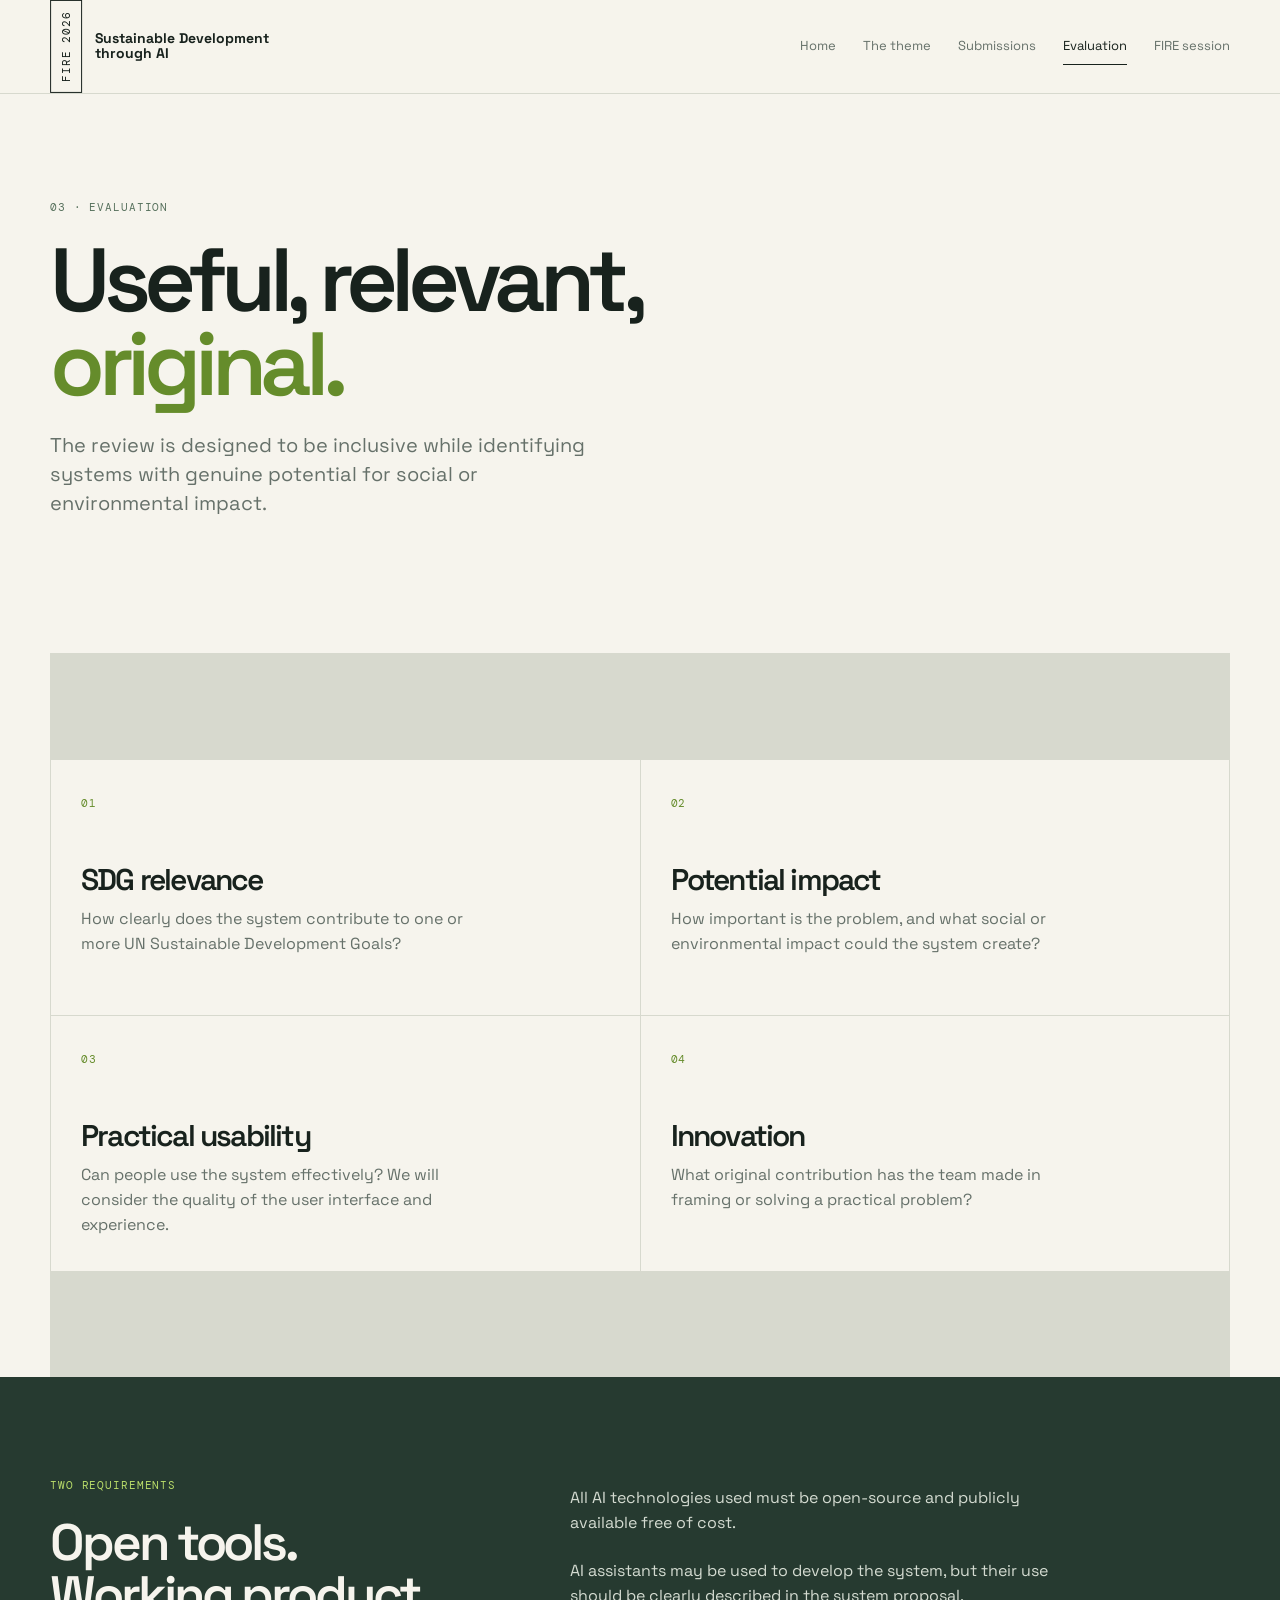
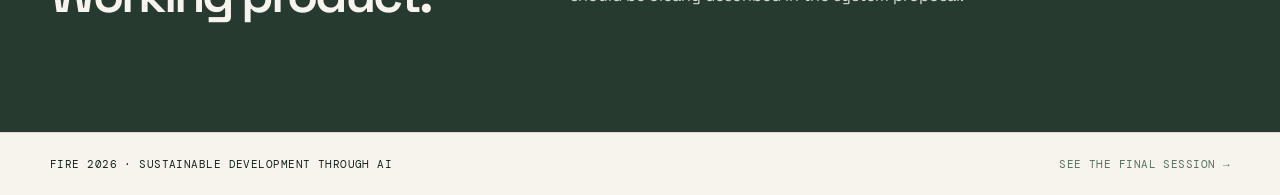
==== evaluation.html @ de769259 "first commit" ====
<!doctype html>
<html lang="en"><head><meta charset="utf-8"><meta name="viewport" content="width=device-width, initial-scale=1"><title>Evaluation | FIRE 2026</title><link rel="stylesheet" href="styles.css"></head>
<body><header class="site-header"><div class="shell nav-wrap"><a class="brand" href="index.html"><span>FIRE 2026</span><strong>Sustainable Development<br>through AI</strong></a><nav aria-label="Main navigation"><a href="index.html">Home</a><a href="theme.html">The theme</a><a href="submissions.html">Submissions</a><a class="active" href="evaluation.html">Evaluation</a><a href="session.html">FIRE session</a></nav></div></header>
<main><section class="page-hero shell"><p class="eyebrow">03 · Evaluation</p><h1>Useful, relevant,<br><em>original.</em></h1><p class="lede">The review is designed to be inclusive while identifying systems with genuine potential for social or environmental impact.</p></section>
<section class="shell criteria-grid section-space"><article><span>01</span><h2>SDG relevance</h2><p>How clearly does the system contribute to one or more UN Sustainable Development Goals?</p></article><article><span>02</span><h2>Potential impact</h2><p>How important is the problem, and what social or environmental impact could the system create?</p></article><article><span>03</span><h2>Practical usability</h2><p>Can people use the system effectively? We will consider the quality of the user interface and experience.</p></article><article><span>04</span><h2>Innovation</h2><p>What original contribution has the team made in framing or solving a practical problem?</p></article></section>
<section class="dark-band"><div class="shell two-col"><div><p class="eyebrow">Two requirements</p><h2>Open tools.<br>Working product.</h2></div><div><p>All AI technologies used must be open-source and publicly available free of cost.</p><p>AI assistants may be used to develop the system, but their use should be clearly described in the system proposal.</p></div></div></section></main>
<footer><div class="shell footer-wrap"><span>FIRE 2026 · Sustainable Development through AI</span><a href="session.html">See the final session →</a></div></footer></body></html>
---- styles.css ----
@import url('https://fonts.googleapis.com/css2?family=DM+Mono:wght@400;500&family=Space+Grotesk:wght@400;500;600;700&display=swap');

:root { --ink: #18221d; --muted: #66716a; --paper: #f6f4ed; --line: #d7d9ce; --green: #b9dc69; --yellow: #f5cf54; --pink: #f2a5a5; --dark: #263a30; --max: 1180px; }
* { box-sizing: border-box; }
html { scroll-behavior: smooth; }
body { margin: 0; background: var(--paper); color: var(--ink); font-family: 'Space Grotesk', sans-serif; font-size: 16px; line-height: 1.55; }
a { color: inherit; text-decoration: none; }
.shell { width: min(var(--max), calc(100% - 64px)); margin: 0 auto; }
.site-header { border-bottom: 1px solid var(--line); background: rgba(246, 244, 237, .96); }
.nav-wrap { min-height: 88px; display: flex; align-items: center; justify-content: space-between; gap: 32px; }
.brand { display: flex; align-items: center; gap: 13px; line-height: 1.1; }
.brand span, .eyebrow, .label, .card-number, .aside-label, .date, .criteria-grid article > span { font-family: 'DM Mono', monospace; text-transform: uppercase; letter-spacing: .08em; font-size: 11px; }
.brand span { padding: 10px 9px; border: 1px solid var(--ink); writing-mode: vertical-rl; transform: rotate(180deg); }
.brand strong { font-size: 14px; font-weight: 700; }
nav { display: flex; align-items: center; gap: 27px; font-size: 13px; }
nav a { color: var(--muted); padding: 8px 0; border-bottom: 1px solid transparent; }
nav a:hover, nav a.active { color: var(--ink); border-color: var(--ink); }
.hero { min-height: 590px; display: grid; grid-template-columns: 1.05fr .95fr; align-items: center; gap: 60px; }
.eyebrow { color: #57715d; margin: 0 0 22px; }
h1, h2, h3, p { margin-top: 0; }
h1 { max-width: 720px; margin-bottom: 25px; font-size: clamp(3.8rem, 7vw, 6.8rem); line-height: .94; letter-spacing: -.07em; font-weight: 600; }
h2 { font-size: clamp(2rem, 4vw, 3.6rem); line-height: 1; letter-spacing: -.06em; font-weight: 600; }
h3 { line-height: 1.1; letter-spacing: -.03em; }
em { font-style: normal; color: #658c2b; }
.lede { max-width: 535px; font-size: 20px; line-height: 1.45; color: var(--muted); }
.actions { display: flex; flex-wrap: wrap; align-items: center; gap: 24px; margin-top: 35px; }
.button { display: inline-flex; align-items: center; gap: 24px; padding: 14px 18px; font-size: 13px; font-weight: 600; }
.button-dark { background: var(--ink); color: var(--paper); }
.button-dark span { font-size: 20px; line-height: 10px; }
.text-link { display: inline-block; padding-bottom: 4px; border-bottom: 1px solid currentColor; font-size: 13px; font-weight: 600; }
.hero-art { min-height: 430px; position: relative; background: var(--green); overflow: hidden; border-radius: 50% 50% 0 0; }
.hero-art:before { content: ''; position: absolute; inset: 11% 16%; border: 1px solid rgba(24,34,29,.3); border-radius: 50%; }
.orbit { position: absolute; left: 50%; top: 50%; border: 1px solid rgba(24,34,29,.32); border-radius: 50%; transform: translate(-50%, -50%) rotate(-28deg); }
.orbit-one { width: 70%; height: 38%; }.orbit-two { width: 38%; height: 70%; transform: translate(-50%, -50%) rotate(28deg); }
.core { position: absolute; top: 50%; left: 50%; width: 130px; height: 130px; display: grid; place-content: center; border-radius: 50%; transform: translate(-50%, -50%); background: var(--ink); color: var(--green); text-align: center; font-size: 28px; line-height: .9; font-weight: 600; }
.core small { margin-top: 8px; color: var(--paper); font: 10px 'DM Mono', monospace; text-transform: uppercase; letter-spacing: .08em; }
.node { position: absolute; padding: 8px 10px; background: var(--paper); font: 11px 'DM Mono', monospace; text-transform: uppercase; }.node-one { left: 14%; top: 28%; }.node-two { right: 12%; top: 21%; }.node-three { right: 13%; bottom: 25%; }.node-four { left: 12%; bottom: 19%; }
.ticker { background: var(--dark); color: var(--paper); }.ticker-grid { display: grid; grid-template-columns: repeat(3, 1fr); }.ticker-grid > div { padding: 25px 30px; border-right: 1px solid rgba(246,244,237,.2); }.ticker-grid > div:first-child { padding-left: 0; }.ticker-grid > div:last-child { border: 0; }.ticker .label { display: block; color: #aec39c; margin-bottom: 5px; }.ticker strong { font-size: 17px; font-weight: 500; }
.section-space { padding-top: 105px; padding-bottom: 105px; }.intro-grid, .content-grid, .event-grid, .two-col { display: grid; grid-template-columns: .8fr 1.2fr; gap: 80px; }.intro-grid > div:last-child { max-width: 600px; padding-top: 8px; }.intro-grid p { font-size: 20px; color: var(--muted); }
.feature-grid { display: grid; grid-template-columns: repeat(3, 1fr); gap: 16px; padding-bottom: 120px; }.feature-card { min-height: 280px; padding: 25px; display: flex; flex-direction: column; transition: transform .2s ease; }.feature-card:hover { transform: translateY(-5px); }.feature-card h3 { max-width: 210px; margin-top: auto; font-size: 27px; }.feature-card p { max-width: 260px; margin-bottom: 0; font-size: 14px; }.feature-green { background: var(--green); }.feature-yellow { background: var(--yellow); }.feature-pink { background: var(--pink); }.card-number { opacity: .7; }.card-arrow { align-self: flex-end; font-size: 24px; }
.page-hero { padding-top: 105px; padding-bottom: 115px; border-bottom: 1px solid var(--line); }.page-hero h1 { max-width: 800px; }
.aside-label { color: #57715d; padding-top: 9px; }.prose { max-width: 720px; }.large-copy { font-size: 29px; line-height: 1.22; letter-spacing: -.03em; }.prose > p:not(.large-copy) { color: var(--muted); }.prose h2 { font-size: 30px; margin-top: 60px; }.check-list { list-style: none; margin: 25px 0 35px; padding: 0; }.check-list li { padding: 15px 0 15px 27px; border-top: 1px solid var(--line); position: relative; }.check-list li:before { content: '↗'; position: absolute; left: 0; color: #658c2b; }
.split-cards { display: grid; grid-template-columns: 1fr 1fr; gap: 16px; }.info-panel { min-height: 235px; padding: 30px; }.info-panel h2 { font-size: 37px; margin: 35px 0 12px; }.info-panel p:last-child { max-width: 440px; margin: 0; }.panel-green { background: var(--green); }.panel-dark { background: var(--dark); color: var(--paper); }.panel-dark .eyebrow { color: #b9dc69; }
.numbered-list > div:not(.notice) { display: grid; grid-template-columns: 45px 1fr; column-gap: 20px; padding: 22px 0; border-top: 1px solid var(--line); }.numbered-list > div span { font: 11px 'DM Mono', monospace; color: #658c2b; }.numbered-list h3 { margin: 0 0 8px; font-size: 20px; }.numbered-list p { grid-column: 2; margin: 0; color: var(--muted); }.notice { margin-top: 25px; padding: 22px; background: var(--yellow); font-size: 14px; }
.criteria-grid { display: grid; grid-template-columns: repeat(2, 1fr); gap: 1px; background: var(--line); border: 1px solid var(--line); }.criteria-grid article { min-height: 255px; padding: 30px; background: var(--paper); }.criteria-grid article > span { color: #658c2b; }.criteria-grid h2 { font-size: 30px; margin: 50px 0 12px; }.criteria-grid p { max-width: 390px; margin: 0; color: var(--muted); }.dark-band { padding: 100px 0; background: var(--dark); color: var(--paper); }.dark-band .eyebrow { color: var(--green); }.dark-band h2 { margin: 0; }.dark-band .two-col > div:last-child { padding-top: 9px; max-width: 500px; color: #d4dbd1; }.dark-band p { margin-bottom: 23px; }
.timeline { max-width: 900px; }.timeline-item { display: grid; grid-template-columns: 150px 1fr; gap: 45px; padding: 30px 0; border-bottom: 1px solid var(--line); }.timeline-item:first-child { border-top: 1px solid var(--line); }.date { color: #658c2b; line-height: 1.6; }.timeline-item h2 { margin: 0; font-size: 31px; }.timeline-item .eyebrow { margin-bottom: 8px; }.event-grid { border-top: 1px solid var(--line); }.event-list > div { display: grid; grid-template-columns: .7fr 1.3fr; gap: 20px; padding: 18px 0; border-bottom: 1px solid var(--line); }.event-list strong { font-size: 17px; }.event-list span { color: var(--muted); }
footer { border-top: 1px solid var(--line); padding: 24px 0; font: 11px 'DM Mono', monospace; text-transform: uppercase; letter-spacing: .04em; }.footer-wrap { display: flex; justify-content: space-between; gap: 20px; }.footer-wrap a { color: #57715d; }
@media (max-width: 800px) { .shell { width: min(var(--max), calc(100% - 36px)); }.nav-wrap { align-items: flex-start; flex-direction: column; padding: 20px 0; gap: 18px; }.brand { align-self: flex-start; } nav { width: 100%; overflow-x: auto; gap: 20px; padding-bottom: 3px; } nav a { white-space: nowrap; }.hero { min-height: auto; grid-template-columns: 1fr; gap: 50px; padding-top: 75px; padding-bottom: 75px; } h1 { font-size: clamp(3.3rem, 15vw, 5rem); }.hero-art { min-height: 330px; }.ticker-grid { grid-template-columns: 1fr; }.ticker-grid > div, .ticker-grid > div:first-child { padding: 18px 0; border-right: 0; border-bottom: 1px solid rgba(246,244,237,.2); }.section-space { padding-top: 70px; padding-bottom: 70px; }.intro-grid, .content-grid, .event-grid, .two-col { grid-template-columns: 1fr; gap: 30px; }.intro-grid p { font-size: 18px; }.feature-grid, .split-cards, .criteria-grid { grid-template-columns: 1fr; }.feature-card { min-height: 240px; }.page-hero { padding-top: 70px; padding-bottom: 75px; }.large-copy { font-size: 24px; }.dark-band { padding: 70px 0; }.timeline-item { grid-template-columns: 100px 1fr; gap: 20px; }.timeline-item h2 { font-size: 24px; }.event-list > div { grid-template-columns: 1fr; gap: 4px; }.footer-wrap { flex-direction: column; } }
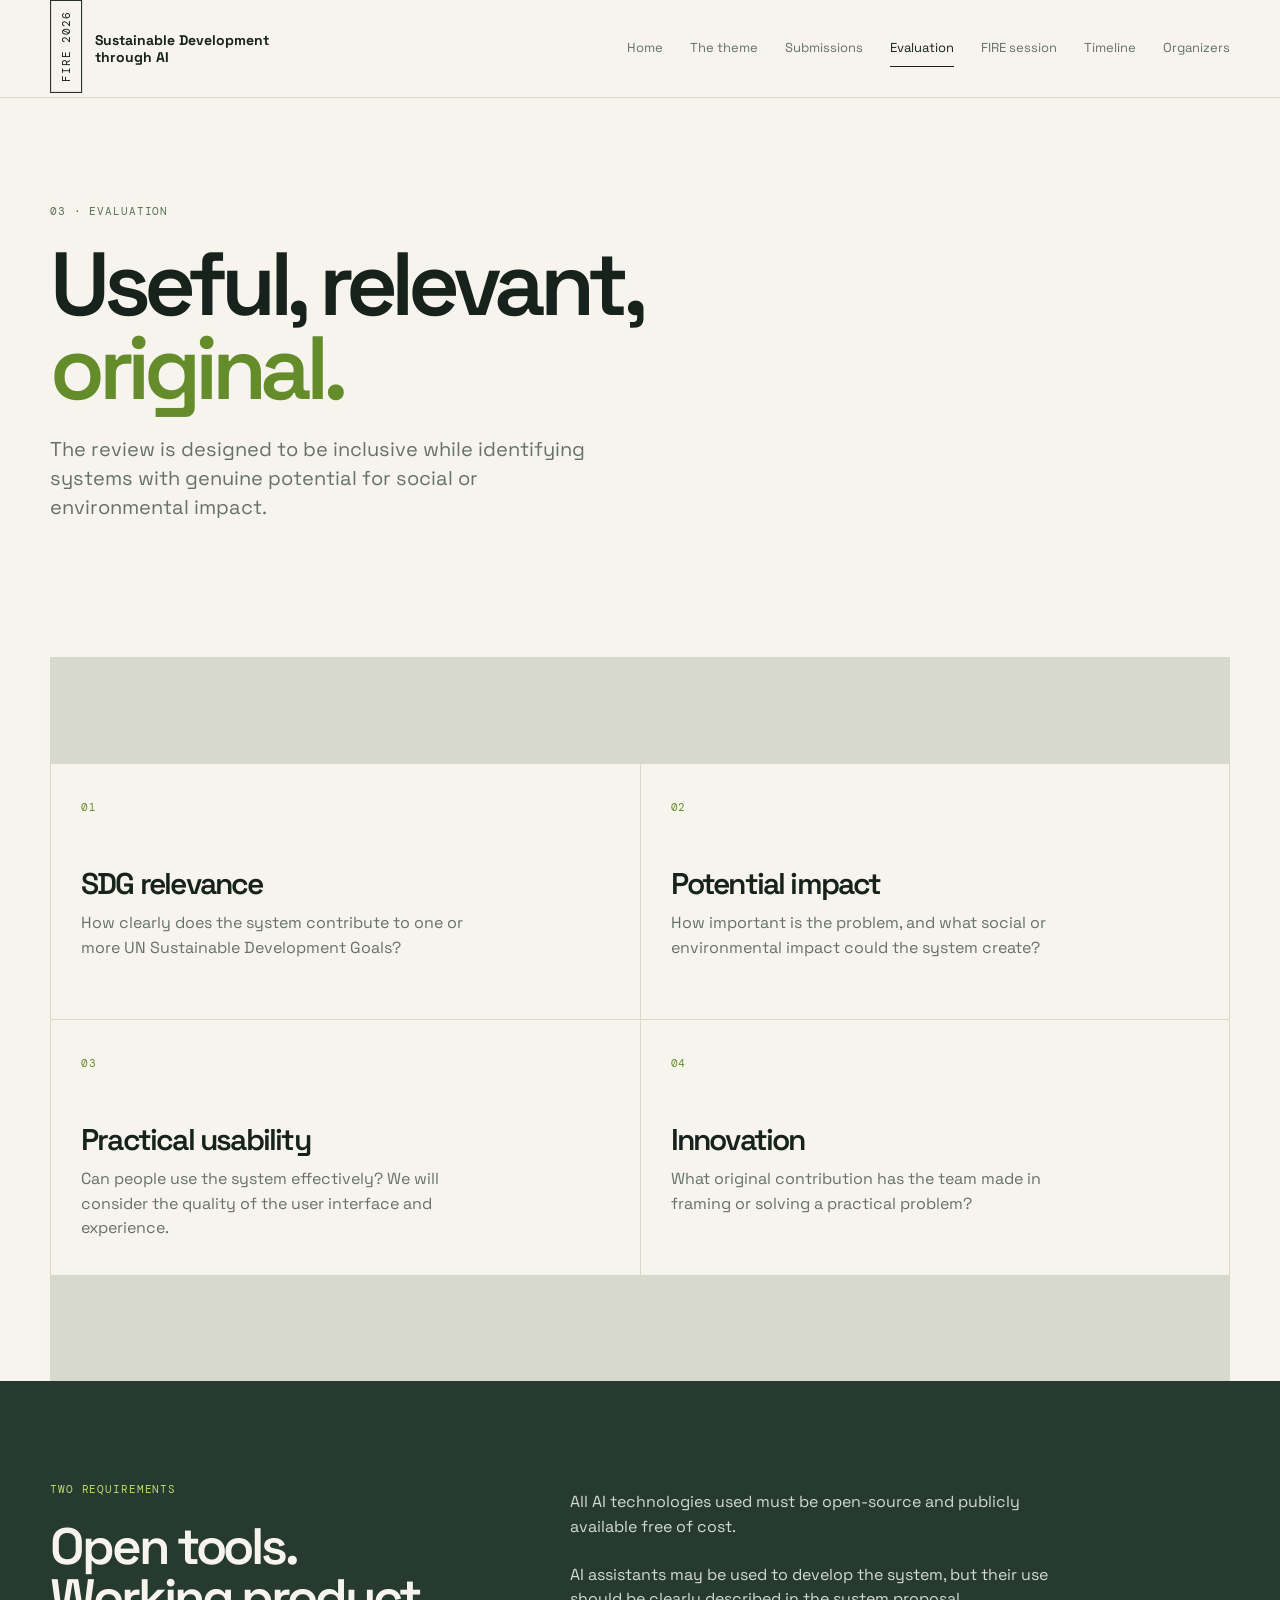
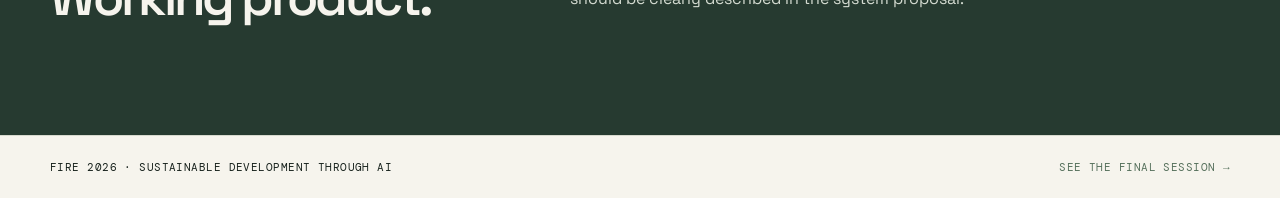
==== commit 697294d6: "added timeline, organizers, minor fixes" ====
--- a/evaluation.html
+++ b/evaluation.html
@@ -1,6 +1,6 @@
 <!doctype html>
 <html lang="en"><head><meta charset="utf-8"><meta name="viewport" content="width=device-width, initial-scale=1"><title>Evaluation | FIRE 2026</title><link rel="stylesheet" href="styles.css"></head>
-<body><header class="site-header"><div class="shell nav-wrap"><a class="brand" href="index.html"><span>FIRE 2026</span><strong>Sustainable Development<br>through AI</strong></a><nav aria-label="Main navigation"><a href="index.html">Home</a><a href="theme.html">The theme</a><a href="submissions.html">Submissions</a><a class="active" href="evaluation.html">Evaluation</a><a href="session.html">FIRE session</a></nav></div></header>
+<body><header class="site-header"><div class="shell nav-wrap"><div class="brand"><a class="brand-fire" href="https://fire.irsi.org.in/fire/2026/home" target="_blank" rel="noopener"><span>FIRE 2026</span></a><a class="brand-title" href="index.html"><strong>Sustainable Development<br>through AI</strong></a></div><nav aria-label="Main navigation"><a href="index.html">Home</a><a href="theme.html">The theme</a><a href="submissions.html">Submissions</a><a class="active" href="evaluation.html">Evaluation</a><a href="session.html">FIRE session</a><a href="timeline.html">Timeline</a><a href="organizers.html">Organizers</a></nav></div></header>
 <main><section class="page-hero shell"><p class="eyebrow">03 · Evaluation</p><h1>Useful, relevant,<br><em>original.</em></h1><p class="lede">The review is designed to be inclusive while identifying systems with genuine potential for social or environmental impact.</p></section>
 <section class="shell criteria-grid section-space"><article><span>01</span><h2>SDG relevance</h2><p>How clearly does the system contribute to one or more UN Sustainable Development Goals?</p></article><article><span>02</span><h2>Potential impact</h2><p>How important is the problem, and what social or environmental impact could the system create?</p></article><article><span>03</span><h2>Practical usability</h2><p>Can people use the system effectively? We will consider the quality of the user interface and experience.</p></article><article><span>04</span><h2>Innovation</h2><p>What original contribution has the team made in framing or solving a practical problem?</p></article></section>
 <section class="dark-band"><div class="shell two-col"><div><p class="eyebrow">Two requirements</p><h2>Open tools.<br>Working product.</h2></div><div><p>All AI technologies used must be open-source and publicly available free of cost.</p><p>AI assistants may be used to develop the system, but their use should be clearly described in the system proposal.</p></div></div></section></main>
--- a/styles.css
+++ b/styles.css
@@ -8,7 +8,7 @@
 .shell { width: min(var(--max), calc(100% - 64px)); margin: 0 auto; }
 .site-header { border-bottom: 1px solid var(--line); background: rgba(246, 244, 237, .96); }
 .nav-wrap { min-height: 88px; display: flex; align-items: center; justify-content: space-between; gap: 32px; }
-.brand { display: flex; align-items: center; gap: 13px; line-height: 1.1; }
+.brand { display: flex; align-items: center; gap: 13px; line-height: 1.1; }.brand-fire, .brand-title { display: block; }.brand-fire:hover span { background: var(--ink); color: var(--paper); }.brand-title:hover strong { color: #658c2b; }
 .brand span, .eyebrow, .label, .card-number, .aside-label, .date, .criteria-grid article > span { font-family: 'DM Mono', monospace; text-transform: uppercase; letter-spacing: .08em; font-size: 11px; }
 .brand span { padding: 10px 9px; border: 1px solid var(--ink); writing-mode: vertical-rl; transform: rotate(180deg); }
 .brand strong { font-size: 14px; font-weight: 700; }
@@ -23,26 +23,33 @@
 h3 { line-height: 1.1; letter-spacing: -.03em; }
 em { font-style: normal; color: #658c2b; }
 .lede { max-width: 535px; font-size: 20px; line-height: 1.45; color: var(--muted); }
+.conference-link { display: inline-flex; flex-direction: column; gap: 3px; width: fit-content; margin-bottom: 28px; color: #57715d; font: 12px 'DM Mono', monospace; text-transform: uppercase; letter-spacing: .04em; border-bottom: 1px solid transparent; }.conference-link strong { color: var(--ink); font: 600 22px 'Space Grotesk', sans-serif; letter-spacing: -.03em; text-transform: none; }.conference-link:hover { border-color: var(--ink); }
 .actions { display: flex; flex-wrap: wrap; align-items: center; gap: 24px; margin-top: 35px; }
 .button { display: inline-flex; align-items: center; gap: 24px; padding: 14px 18px; font-size: 13px; font-weight: 600; }
 .button-dark { background: var(--ink); color: var(--paper); }
 .button-dark span { font-size: 20px; line-height: 10px; }
 .text-link { display: inline-block; padding-bottom: 4px; border-bottom: 1px solid currentColor; font-size: 13px; font-weight: 600; }
+.sdg-link { display: inline-flex; align-items: center; gap: 12px; padding: 12px 0; color: #57715d; border-bottom: 1px solid #57715d; font-size: 14px; }.sdg-link span { font-size: 20px; color: var(--ink); }
 .hero-art { min-height: 430px; position: relative; background: var(--green); overflow: hidden; border-radius: 50% 50% 0 0; }
 .hero-art:before { content: ''; position: absolute; inset: 11% 16%; border: 1px solid rgba(24,34,29,.3); border-radius: 50%; }
 .orbit { position: absolute; left: 50%; top: 50%; border: 1px solid rgba(24,34,29,.32); border-radius: 50%; transform: translate(-50%, -50%) rotate(-28deg); }
 .orbit-one { width: 70%; height: 38%; }.orbit-two { width: 38%; height: 70%; transform: translate(-50%, -50%) rotate(28deg); }
+.orbit-three { width: 52%; height: 52%; transform: translate(-50%, -50%) rotate(45deg); border-style: dashed; }
 .core { position: absolute; top: 50%; left: 50%; width: 130px; height: 130px; display: grid; place-content: center; border-radius: 50%; transform: translate(-50%, -50%); background: var(--ink); color: var(--green); text-align: center; font-size: 28px; line-height: .9; font-weight: 600; }
 .core small { margin-top: 8px; color: var(--paper); font: 10px 'DM Mono', monospace; text-transform: uppercase; letter-spacing: .08em; }
 .node { position: absolute; padding: 8px 10px; background: var(--paper); font: 11px 'DM Mono', monospace; text-transform: uppercase; }.node-one { left: 14%; top: 28%; }.node-two { right: 12%; top: 21%; }.node-three { right: 13%; bottom: 25%; }.node-four { left: 12%; bottom: 19%; }
 .ticker { background: var(--dark); color: var(--paper); }.ticker-grid { display: grid; grid-template-columns: repeat(3, 1fr); }.ticker-grid > div { padding: 25px 30px; border-right: 1px solid rgba(246,244,237,.2); }.ticker-grid > div:first-child { padding-left: 0; }.ticker-grid > div:last-child { border: 0; }.ticker .label { display: block; color: #aec39c; margin-bottom: 5px; }.ticker strong { font-size: 17px; font-weight: 500; }
 .section-space { padding-top: 105px; padding-bottom: 105px; }.intro-grid, .content-grid, .event-grid, .two-col { display: grid; grid-template-columns: .8fr 1.2fr; gap: 80px; }.intro-grid > div:last-child { max-width: 600px; padding-top: 8px; }.intro-grid p { font-size: 20px; color: var(--muted); }
-.feature-grid { display: grid; grid-template-columns: repeat(3, 1fr); gap: 16px; padding-bottom: 120px; }.feature-card { min-height: 280px; padding: 25px; display: flex; flex-direction: column; transition: transform .2s ease; }.feature-card:hover { transform: translateY(-5px); }.feature-card h3 { max-width: 210px; margin-top: auto; font-size: 27px; }.feature-card p { max-width: 260px; margin-bottom: 0; font-size: 14px; }.feature-green { background: var(--green); }.feature-yellow { background: var(--yellow); }.feature-pink { background: var(--pink); }.card-number { opacity: .7; }.card-arrow { align-self: flex-end; font-size: 24px; }
+.feature-grid { display: grid; grid-template-columns: repeat(4, 1fr); gap: 16px; padding-bottom: 120px; }.feature-card { min-height: 280px; padding: 25px; display: flex; flex-direction: column; transition: transform .2s ease; }.feature-card:hover { transform: translateY(-5px); }.feature-card h3 { max-width: 210px; margin-top: auto; font-size: 27px; }.feature-card p { max-width: 260px; margin-bottom: 0; font-size: 14px; }.feature-green { background: var(--green); }.feature-yellow { background: var(--yellow); }.feature-pink { background: var(--pink); }.feature-blue { background: #b7d7e5; }.card-number { opacity: .7; }.card-arrow { align-self: flex-end; font-size: 24px; }
 .page-hero { padding-top: 105px; padding-bottom: 115px; border-bottom: 1px solid var(--line); }.page-hero h1 { max-width: 800px; }
 .aside-label { color: #57715d; padding-top: 9px; }.prose { max-width: 720px; }.large-copy { font-size: 29px; line-height: 1.22; letter-spacing: -.03em; }.prose > p:not(.large-copy) { color: var(--muted); }.prose h2 { font-size: 30px; margin-top: 60px; }.check-list { list-style: none; margin: 25px 0 35px; padding: 0; }.check-list li { padding: 15px 0 15px 27px; border-top: 1px solid var(--line); position: relative; }.check-list li:before { content: '↗'; position: absolute; left: 0; color: #658c2b; }
 .split-cards { display: grid; grid-template-columns: 1fr 1fr; gap: 16px; }.info-panel { min-height: 235px; padding: 30px; }.info-panel h2 { font-size: 37px; margin: 35px 0 12px; }.info-panel p:last-child { max-width: 440px; margin: 0; }.panel-green { background: var(--green); }.panel-dark { background: var(--dark); color: var(--paper); }.panel-dark .eyebrow { color: #b9dc69; }
 .numbered-list > div:not(.notice) { display: grid; grid-template-columns: 45px 1fr; column-gap: 20px; padding: 22px 0; border-top: 1px solid var(--line); }.numbered-list > div span { font: 11px 'DM Mono', monospace; color: #658c2b; }.numbered-list h3 { margin: 0 0 8px; font-size: 20px; }.numbered-list p { grid-column: 2; margin: 0; color: var(--muted); }.notice { margin-top: 25px; padding: 22px; background: var(--yellow); font-size: 14px; }
+.announcement-note { margin: 28px 0 0; padding: 18px 20px; border: 1px solid var(--line); color: var(--muted); font-size: 14px; font-style: italic; }
 .criteria-grid { display: grid; grid-template-columns: repeat(2, 1fr); gap: 1px; background: var(--line); border: 1px solid var(--line); }.criteria-grid article { min-height: 255px; padding: 30px; background: var(--paper); }.criteria-grid article > span { color: #658c2b; }.criteria-grid h2 { font-size: 30px; margin: 50px 0 12px; }.criteria-grid p { max-width: 390px; margin: 0; color: var(--muted); }.dark-band { padding: 100px 0; background: var(--dark); color: var(--paper); }.dark-band .eyebrow { color: var(--green); }.dark-band h2 { margin: 0; }.dark-band .two-col > div:last-child { padding-top: 9px; max-width: 500px; color: #d4dbd1; }.dark-band p { margin-bottom: 23px; }
 .timeline { max-width: 900px; }.timeline-item { display: grid; grid-template-columns: 150px 1fr; gap: 45px; padding: 30px 0; border-bottom: 1px solid var(--line); }.timeline-item:first-child { border-top: 1px solid var(--line); }.date { color: #658c2b; line-height: 1.6; }.timeline-item h2 { margin: 0; font-size: 31px; }.timeline-item .eyebrow { margin-bottom: 8px; }.event-grid { border-top: 1px solid var(--line); }.event-list > div { display: grid; grid-template-columns: .7fr 1.3fr; gap: 20px; padding: 18px 0; border-bottom: 1px solid var(--line); }.event-list strong { font-size: 17px; }.event-list span { color: var(--muted); }
+.confirmed-grid { display: grid; grid-template-columns: .8fr 1.2fr; gap: 80px; border-top: 1px solid var(--line); }.confirmed-list > div { display: grid; grid-template-columns: 45px 1fr; gap: 20px; padding: 24px 0; border-bottom: 1px solid var(--line); }.confirmed-list > div > span { color: #658c2b; font: 11px 'DM Mono', monospace; }.confirmed-list h3 { margin: 0 0 8px; font-size: 22px; }.confirmed-list p { margin: 0; color: var(--muted); }
+.organizer-grid { display: grid; grid-template-columns: repeat(2, 1fr); gap: 16px; }.organizer-grid article { min-height: 220px; padding: 28px; display: grid; grid-template-columns: 1fr 160px; align-items: center; gap: 32px; background: var(--green); }.organizer-grid article:nth-child(2) { background: var(--yellow); }.organizer-grid article:nth-child(3) { background: var(--pink); }.organizer-grid article:nth-child(4) { background: #b7d7e5; }.organizer-index { color: #57715d; font: 11px 'DM Mono', monospace; }.organizer-grid h2 { margin: 18px 0 8px; font-size: 29px; }.organizer-grid p { margin: 0; color: var(--muted); }.organizer-photo { width: 160px; height: 160px; justify-self: end; overflow: hidden; background: rgba(24,34,29,.12); }.organizer-photo img { display: block; width: 100%; height: 100%; object-fit: cover; }.contact-band { display: flex; align-items: center; justify-content: space-between; gap: 35px; }.contact-band h2 { margin: 0; }.button-light { background: var(--paper); color: var(--ink); }
 footer { border-top: 1px solid var(--line); padding: 24px 0; font: 11px 'DM Mono', monospace; text-transform: uppercase; letter-spacing: .04em; }.footer-wrap { display: flex; justify-content: space-between; gap: 20px; }.footer-wrap a { color: #57715d; }
-@media (max-width: 800px) { .shell { width: min(var(--max), calc(100% - 36px)); }.nav-wrap { align-items: flex-start; flex-direction: column; padding: 20px 0; gap: 18px; }.brand { align-self: flex-start; } nav { width: 100%; overflow-x: auto; gap: 20px; padding-bottom: 3px; } nav a { white-space: nowrap; }.hero { min-height: auto; grid-template-columns: 1fr; gap: 50px; padding-top: 75px; padding-bottom: 75px; } h1 { font-size: clamp(3.3rem, 15vw, 5rem); }.hero-art { min-height: 330px; }.ticker-grid { grid-template-columns: 1fr; }.ticker-grid > div, .ticker-grid > div:first-child { padding: 18px 0; border-right: 0; border-bottom: 1px solid rgba(246,244,237,.2); }.section-space { padding-top: 70px; padding-bottom: 70px; }.intro-grid, .content-grid, .event-grid, .two-col { grid-template-columns: 1fr; gap: 30px; }.intro-grid p { font-size: 18px; }.feature-grid, .split-cards, .criteria-grid { grid-template-columns: 1fr; }.feature-card { min-height: 240px; }.page-hero { padding-top: 70px; padding-bottom: 75px; }.large-copy { font-size: 24px; }.dark-band { padding: 70px 0; }.timeline-item { grid-template-columns: 100px 1fr; gap: 20px; }.timeline-item h2 { font-size: 24px; }.event-list > div { grid-template-columns: 1fr; gap: 4px; }.footer-wrap { flex-direction: column; } }+@media (max-width: 1000px) and (min-width: 801px) { .feature-grid { grid-template-columns: repeat(2, 1fr); } }
+@media (max-width: 800px) { .shell { width: min(var(--max), calc(100% - 36px)); }.nav-wrap { align-items: flex-start; flex-direction: column; padding: 20px 0; gap: 18px; }.brand { align-self: flex-start; } nav { width: 100%; overflow-x: auto; gap: 20px; padding-bottom: 3px; } nav a { white-space: nowrap; }.hero { min-height: auto; grid-template-columns: 1fr; gap: 50px; padding-top: 75px; padding-bottom: 75px; } h1 { font-size: clamp(3.3rem, 15vw, 5rem); }.hero-art { min-height: 330px; }.ticker-grid { grid-template-columns: 1fr; }.ticker-grid > div, .ticker-grid > div:first-child { padding: 18px 0; border-right: 0; border-bottom: 1px solid rgba(246,244,237,.2); }.section-space { padding-top: 70px; padding-bottom: 70px; }.intro-grid, .content-grid, .event-grid, .two-col, .confirmed-grid { grid-template-columns: 1fr; gap: 30px; }.intro-grid p { font-size: 18px; }.feature-grid, .split-cards, .criteria-grid { grid-template-columns: 1fr; }.feature-card { min-height: 240px; }.page-hero { padding-top: 70px; padding-bottom: 75px; }.large-copy { font-size: 24px; }.dark-band { padding: 70px 0; }.timeline-item { grid-template-columns: 100px 1fr; gap: 20px; }.timeline-item h2 { font-size: 24px; }.event-list > div { grid-template-columns: 1fr; gap: 4px; }.organizer-grid article { grid-template-columns: 1fr 110px; min-height: 170px; gap: 20px; }.organizer-photo { width: 110px; height: 110px; }.organizer-grid h2 { font-size: 24px; }.contact-band { align-items: flex-start; flex-direction: column; }.footer-wrap { flex-direction: column; } }
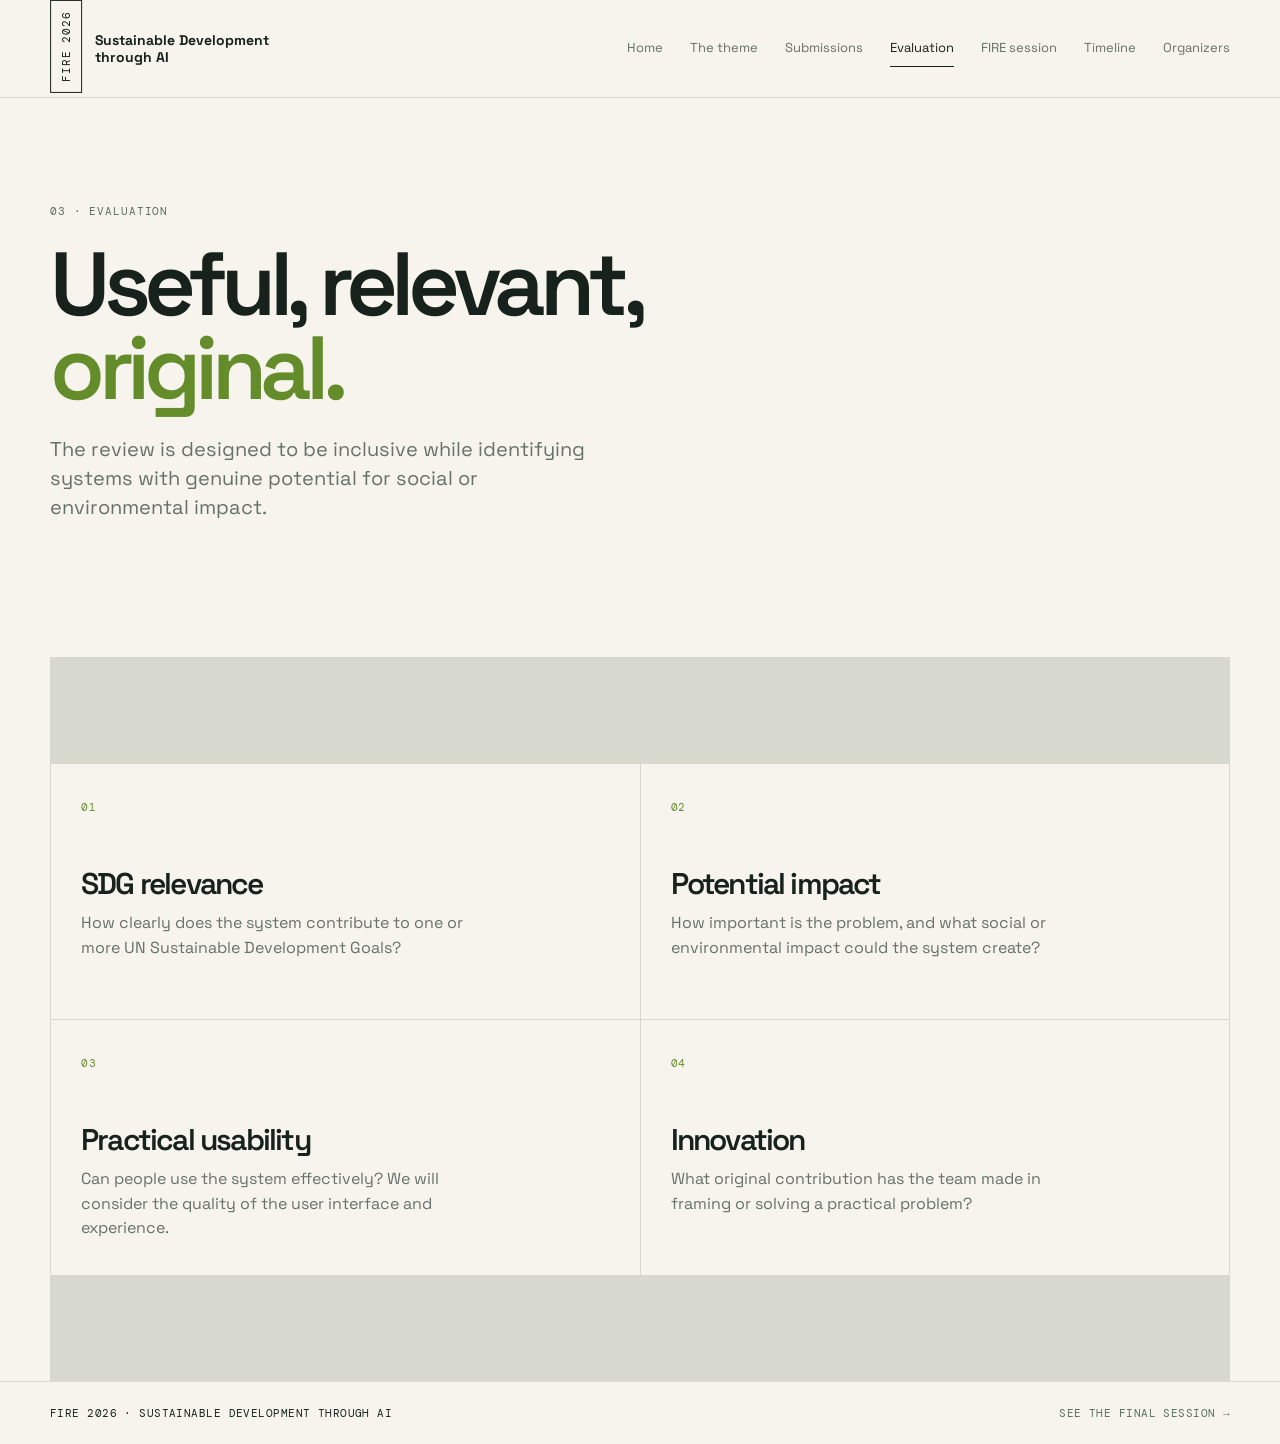
==== commit a95a7d17: "Update submission and organizer pages" ====
--- a/evaluation.html
+++ b/evaluation.html
@@ -1,7 +1,69 @@
 <!doctype html>
-<html lang="en"><head><meta charset="utf-8"><meta name="viewport" content="width=device-width, initial-scale=1"><title>Evaluation | FIRE 2026</title><link rel="stylesheet" href="styles.css"></head>
-<body><header class="site-header"><div class="shell nav-wrap"><div class="brand"><a class="brand-fire" href="https://fire.irsi.org.in/fire/2026/home" target="_blank" rel="noopener"><span>FIRE 2026</span></a><a class="brand-title" href="index.html"><strong>Sustainable Development<br>through AI</strong></a></div><nav aria-label="Main navigation"><a href="index.html">Home</a><a href="theme.html">The theme</a><a href="submissions.html">Submissions</a><a class="active" href="evaluation.html">Evaluation</a><a href="session.html">FIRE session</a><a href="timeline.html">Timeline</a><a href="organizers.html">Organizers</a></nav></div></header>
-<main><section class="page-hero shell"><p class="eyebrow">03 · Evaluation</p><h1>Useful, relevant,<br><em>original.</em></h1><p class="lede">The review is designed to be inclusive while identifying systems with genuine potential for social or environmental impact.</p></section>
-<section class="shell criteria-grid section-space"><article><span>01</span><h2>SDG relevance</h2><p>How clearly does the system contribute to one or more UN Sustainable Development Goals?</p></article><article><span>02</span><h2>Potential impact</h2><p>How important is the problem, and what social or environmental impact could the system create?</p></article><article><span>03</span><h2>Practical usability</h2><p>Can people use the system effectively? We will consider the quality of the user interface and experience.</p></article><article><span>04</span><h2>Innovation</h2><p>What original contribution has the team made in framing or solving a practical problem?</p></article></section>
-<section class="dark-band"><div class="shell two-col"><div><p class="eyebrow">Two requirements</p><h2>Open tools.<br>Working product.</h2></div><div><p>All AI technologies used must be open-source and publicly available free of cost.</p><p>AI assistants may be used to develop the system, but their use should be clearly described in the system proposal.</p></div></div></section></main>
-<footer><div class="shell footer-wrap"><span>FIRE 2026 · Sustainable Development through AI</span><a href="session.html">See the final session →</a></div></footer></body></html>+<html lang="en">
+  <head>
+    <meta charset="utf-8">
+    <meta name="viewport" content="width=device-width, initial-scale=1">
+    <title>Evaluation | FIRE 2026</title>
+    <link rel="stylesheet" href="styles.css">
+  </head>
+  <body>
+    <header class="site-header">
+      <div class="shell nav-wrap">
+        <div class="brand">
+          <a class="brand-fire" href="https://fire.irsi.org.in/fire/2026/home" target="_blank" rel="noopener">
+            <span>FIRE 2026</span>
+          </a>
+          <a class="brand-title" href="index.html">
+            <strong>Sustainable Development<br>through AI</strong>
+          </a>
+        </div>
+        <nav aria-label="Main navigation">
+          <a href="index.html">Home</a>
+          <a href="theme.html">The theme</a>
+          <a href="submissions.html">Submissions</a>
+          <a class="active" href="evaluation.html">Evaluation</a>
+          <a href="session.html">FIRE session</a>
+          <a href="timeline.html">Timeline</a>
+          <a href="organizers.html">Organizers</a>
+        </nav>
+      </div>
+    </header>
+    <main>
+      <section class="page-hero shell">
+        <p class="eyebrow">03 · Evaluation</p>
+        <h1>Useful, relevant,<br>
+        <em>original.</em>
+      </h1>
+      <p class="lede">The review is designed to be inclusive while identifying systems with genuine potential for social or environmental impact.</p>
+    </section>
+    <section class="shell criteria-grid section-space">
+      <article>
+        <span>01</span>
+        <h2>SDG relevance</h2>
+        <p>How clearly does the system contribute to one or more UN Sustainable Development Goals?</p>
+      </article>
+      <article>
+        <span>02</span>
+        <h2>Potential impact</h2>
+        <p>How important is the problem, and what social or environmental impact could the system create?</p>
+      </article>
+      <article>
+        <span>03</span>
+        <h2>Practical usability</h2>
+        <p>Can people use the system effectively? We will consider the quality of the user interface and experience.</p>
+      </article>
+      <article>
+        <span>04</span>
+        <h2>Innovation</h2>
+        <p>What original contribution has the team made in framing or solving a practical problem?</p>
+      </article>
+    </section>
+  </main>
+  <footer>
+    <div class="shell footer-wrap">
+      <span>FIRE 2026 · Sustainable Development through AI</span>
+      <a href="session.html">See the final session →</a>
+    </div>
+  </footer>
+</body>
+</html>
--- a/styles.css
+++ b/styles.css
@@ -44,12 +44,12 @@
 .page-hero { padding-top: 105px; padding-bottom: 115px; border-bottom: 1px solid var(--line); }.page-hero h1 { max-width: 800px; }
 .aside-label { color: #57715d; padding-top: 9px; }.prose { max-width: 720px; }.large-copy { font-size: 29px; line-height: 1.22; letter-spacing: -.03em; }.prose > p:not(.large-copy) { color: var(--muted); }.prose h2 { font-size: 30px; margin-top: 60px; }.check-list { list-style: none; margin: 25px 0 35px; padding: 0; }.check-list li { padding: 15px 0 15px 27px; border-top: 1px solid var(--line); position: relative; }.check-list li:before { content: '↗'; position: absolute; left: 0; color: #658c2b; }
 .split-cards { display: grid; grid-template-columns: 1fr 1fr; gap: 16px; }.info-panel { min-height: 235px; padding: 30px; }.info-panel h2 { font-size: 37px; margin: 35px 0 12px; }.info-panel p:last-child { max-width: 440px; margin: 0; }.panel-green { background: var(--green); }.panel-dark { background: var(--dark); color: var(--paper); }.panel-dark .eyebrow { color: #b9dc69; }
-.numbered-list > div:not(.notice) { display: grid; grid-template-columns: 45px 1fr; column-gap: 20px; padding: 22px 0; border-top: 1px solid var(--line); }.numbered-list > div span { font: 11px 'DM Mono', monospace; color: #658c2b; }.numbered-list h3 { margin: 0 0 8px; font-size: 20px; }.numbered-list p { grid-column: 2; margin: 0; color: var(--muted); }.notice { margin-top: 25px; padding: 22px; background: var(--yellow); font-size: 14px; }
+.numbered-list { grid-column: 1 / -1; max-width: none; display: grid; grid-template-columns: repeat(2, minmax(0, 1fr)); column-gap: 30px; }.numbered-list > div:not(.notice) { min-width: 0; display: grid; grid-template-columns: 45px minmax(0, 1fr); column-gap: 20px; padding: 22px 0; border-top: 1px solid var(--line); }.numbered-list > div span { font: 11px 'DM Mono', monospace; color: #658c2b; }.numbered-list h3 { min-width: 0; margin: 0 0 8px; font-size: 20px; }.numbered-list p { min-width: 0; grid-column: 2; margin: 0; color: var(--muted); }.notice { grid-column: 1 / -1; margin-top: 25px; padding: 22px; background: var(--yellow); font-size: 14px; }.numbered-list > .announcement-note { grid-column: 1 / -1; }
 .announcement-note { margin: 28px 0 0; padding: 18px 20px; border: 1px solid var(--line); color: var(--muted); font-size: 14px; font-style: italic; }
 .criteria-grid { display: grid; grid-template-columns: repeat(2, 1fr); gap: 1px; background: var(--line); border: 1px solid var(--line); }.criteria-grid article { min-height: 255px; padding: 30px; background: var(--paper); }.criteria-grid article > span { color: #658c2b; }.criteria-grid h2 { font-size: 30px; margin: 50px 0 12px; }.criteria-grid p { max-width: 390px; margin: 0; color: var(--muted); }.dark-band { padding: 100px 0; background: var(--dark); color: var(--paper); }.dark-band .eyebrow { color: var(--green); }.dark-band h2 { margin: 0; }.dark-band .two-col > div:last-child { padding-top: 9px; max-width: 500px; color: #d4dbd1; }.dark-band p { margin-bottom: 23px; }
 .timeline { max-width: 900px; }.timeline-item { display: grid; grid-template-columns: 150px 1fr; gap: 45px; padding: 30px 0; border-bottom: 1px solid var(--line); }.timeline-item:first-child { border-top: 1px solid var(--line); }.date { color: #658c2b; line-height: 1.6; }.timeline-item h2 { margin: 0; font-size: 31px; }.timeline-item .eyebrow { margin-bottom: 8px; }.event-grid { border-top: 1px solid var(--line); }.event-list > div { display: grid; grid-template-columns: .7fr 1.3fr; gap: 20px; padding: 18px 0; border-bottom: 1px solid var(--line); }.event-list strong { font-size: 17px; }.event-list span { color: var(--muted); }
 .confirmed-grid { display: grid; grid-template-columns: .8fr 1.2fr; gap: 80px; border-top: 1px solid var(--line); }.confirmed-list > div { display: grid; grid-template-columns: 45px 1fr; gap: 20px; padding: 24px 0; border-bottom: 1px solid var(--line); }.confirmed-list > div > span { color: #658c2b; font: 11px 'DM Mono', monospace; }.confirmed-list h3 { margin: 0 0 8px; font-size: 22px; }.confirmed-list p { margin: 0; color: var(--muted); }
-.organizer-grid { display: grid; grid-template-columns: repeat(2, 1fr); gap: 16px; }.organizer-grid article { min-height: 220px; padding: 28px; display: grid; grid-template-columns: 1fr 160px; align-items: center; gap: 32px; background: var(--green); }.organizer-grid article:nth-child(2) { background: var(--yellow); }.organizer-grid article:nth-child(3) { background: var(--pink); }.organizer-grid article:nth-child(4) { background: #b7d7e5; }.organizer-index { color: #57715d; font: 11px 'DM Mono', monospace; }.organizer-grid h2 { margin: 18px 0 8px; font-size: 29px; }.organizer-grid p { margin: 0; color: var(--muted); }.organizer-photo { width: 160px; height: 160px; justify-self: end; overflow: hidden; background: rgba(24,34,29,.12); }.organizer-photo img { display: block; width: 100%; height: 100%; object-fit: cover; }.contact-band { display: flex; align-items: center; justify-content: space-between; gap: 35px; }.contact-band h2 { margin: 0; }.button-light { background: var(--paper); color: var(--ink); }
+.organizer-grid { display: grid; grid-template-columns: repeat(2, 1fr); gap: 16px; }.organizer-grid article { min-height: 220px; padding: 28px; display: grid; grid-template-columns: 1fr 160px; align-items: center; gap: 32px; background: var(--green); }.organizer-grid article:nth-child(2) { background: var(--yellow); }.organizer-grid article:nth-child(3) { background: var(--pink); }.organizer-grid article:nth-child(4) { background: #b7d7e5; }.organizer-index { color: #57715d; font: 11px 'DM Mono', monospace; }.organizer-grid h2 { margin: 18px 0 8px; font-size: 29px; }.organizer-grid p { margin: 0; color: var(--muted); }.organizer-links { display: flex; flex-wrap: wrap; gap: 10px 16px; margin-top: 16px; font: 11px 'DM Mono', monospace; text-transform: uppercase; letter-spacing: .04em; }.organizer-links a { border-bottom: 1px solid currentColor; }.organizer-links a:hover { color: #658c2b; }.organizer-photo { width: 160px; height: 160px; justify-self: end; overflow: hidden; background: rgba(24,34,29,.12); }.organizer-photo img { display: block; width: 100%; height: 100%; object-fit: cover; }.contact-band { display: flex; align-items: center; justify-content: space-between; gap: 35px; }.contact-band h2 { margin: 0; }.button-light { background: var(--paper); color: var(--ink); }
 footer { border-top: 1px solid var(--line); padding: 24px 0; font: 11px 'DM Mono', monospace; text-transform: uppercase; letter-spacing: .04em; }.footer-wrap { display: flex; justify-content: space-between; gap: 20px; }.footer-wrap a { color: #57715d; }
 @media (max-width: 1000px) and (min-width: 801px) { .feature-grid { grid-template-columns: repeat(2, 1fr); } }
-@media (max-width: 800px) { .shell { width: min(var(--max), calc(100% - 36px)); }.nav-wrap { align-items: flex-start; flex-direction: column; padding: 20px 0; gap: 18px; }.brand { align-self: flex-start; } nav { width: 100%; overflow-x: auto; gap: 20px; padding-bottom: 3px; } nav a { white-space: nowrap; }.hero { min-height: auto; grid-template-columns: 1fr; gap: 50px; padding-top: 75px; padding-bottom: 75px; } h1 { font-size: clamp(3.3rem, 15vw, 5rem); }.hero-art { min-height: 330px; }.ticker-grid { grid-template-columns: 1fr; }.ticker-grid > div, .ticker-grid > div:first-child { padding: 18px 0; border-right: 0; border-bottom: 1px solid rgba(246,244,237,.2); }.section-space { padding-top: 70px; padding-bottom: 70px; }.intro-grid, .content-grid, .event-grid, .two-col, .confirmed-grid { grid-template-columns: 1fr; gap: 30px; }.intro-grid p { font-size: 18px; }.feature-grid, .split-cards, .criteria-grid { grid-template-columns: 1fr; }.feature-card { min-height: 240px; }.page-hero { padding-top: 70px; padding-bottom: 75px; }.large-copy { font-size: 24px; }.dark-band { padding: 70px 0; }.timeline-item { grid-template-columns: 100px 1fr; gap: 20px; }.timeline-item h2 { font-size: 24px; }.event-list > div { grid-template-columns: 1fr; gap: 4px; }.organizer-grid article { grid-template-columns: 1fr 110px; min-height: 170px; gap: 20px; }.organizer-photo { width: 110px; height: 110px; }.organizer-grid h2 { font-size: 24px; }.contact-band { align-items: flex-start; flex-direction: column; }.footer-wrap { flex-direction: column; } }+@media (max-width: 800px) { .shell { width: min(var(--max), calc(100% - 36px)); }.nav-wrap { align-items: flex-start; flex-direction: column; padding: 20px 0; gap: 18px; }.brand { align-self: flex-start; } nav { width: 100%; overflow-x: auto; gap: 20px; padding-bottom: 3px; } nav a { white-space: nowrap; }.hero { min-height: auto; grid-template-columns: 1fr; gap: 50px; padding-top: 75px; padding-bottom: 75px; } h1 { font-size: clamp(3.3rem, 15vw, 5rem); }.hero-art { min-height: 330px; }.ticker-grid { grid-template-columns: 1fr; }.ticker-grid > div, .ticker-grid > div:first-child { padding: 18px 0; border-right: 0; border-bottom: 1px solid rgba(246,244,237,.2); }.section-space { padding-top: 70px; padding-bottom: 70px; }.intro-grid, .content-grid, .event-grid, .two-col, .confirmed-grid { grid-template-columns: 1fr; gap: 30px; }.intro-grid p { font-size: 18px; }.feature-grid, .split-cards, .criteria-grid { grid-template-columns: 1fr; }.feature-card { min-height: 240px; }.page-hero { padding-top: 70px; padding-bottom: 75px; }.large-copy { font-size: 24px; }.dark-band { padding: 70px 0; }.timeline-item { grid-template-columns: 100px 1fr; gap: 20px; }.timeline-item h2 { font-size: 24px; }.event-list > div { grid-template-columns: 1fr; gap: 4px; }.numbered-list { grid-template-columns: 1fr; }.organizer-grid article { grid-template-columns: 1fr 110px; min-height: 170px; gap: 20px; }.organizer-photo { width: 110px; height: 110px; }.organizer-grid h2 { font-size: 24px; }.contact-band { align-items: flex-start; flex-direction: column; }.footer-wrap { flex-direction: column; } }
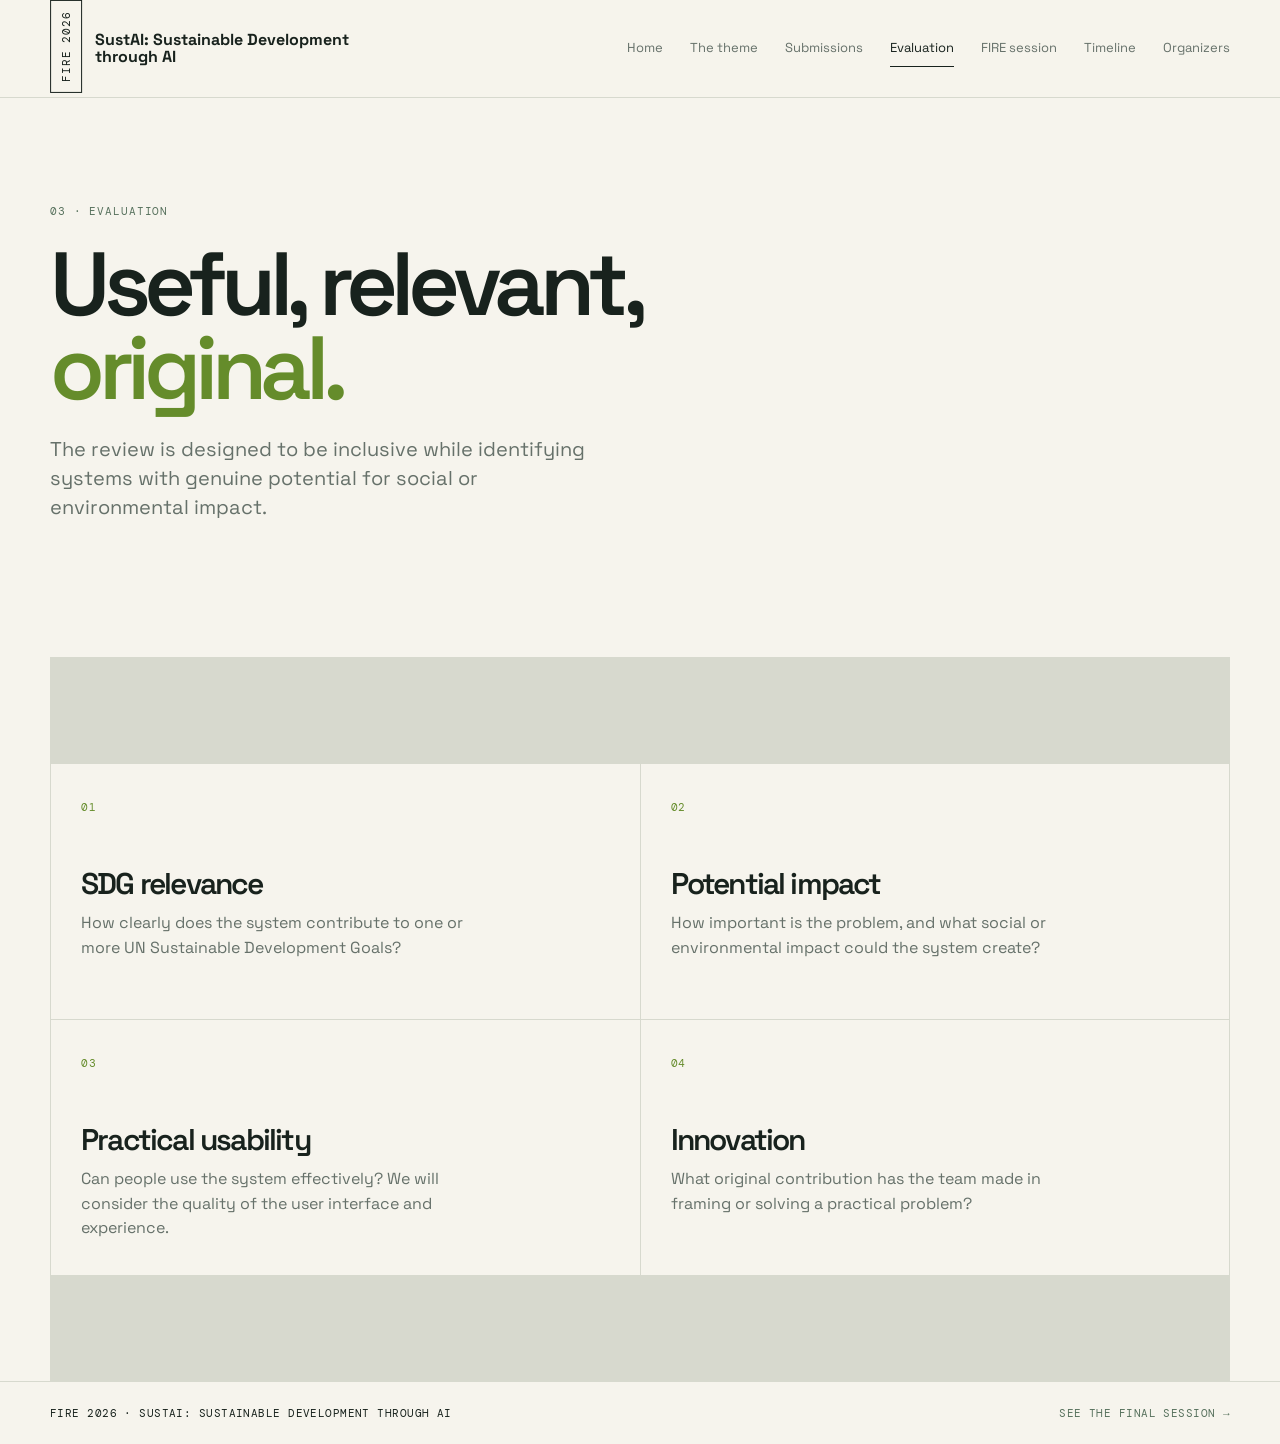
==== commit 7201f834: "cosmetic changes" ====
--- a/evaluation.html
+++ b/evaluation.html
@@ -14,7 +14,7 @@
             <span>FIRE 2026</span>
           </a>
           <a class="brand-title" href="index.html">
-            <strong>Sustainable Development<br>through AI</strong>
+            <strong>SustAI: Sustainable Development<br>through AI</strong>
           </a>
         </div>
         <nav aria-label="Main navigation">
@@ -61,7 +61,7 @@
   </main>
   <footer>
     <div class="shell footer-wrap">
-      <span>FIRE 2026 · Sustainable Development through AI</span>
+      <span>FIRE 2026 · SustAI: Sustainable Development through AI</span>
       <a href="session.html">See the final session →</a>
     </div>
   </footer>
--- a/styles.css
+++ b/styles.css
@@ -11,11 +11,12 @@
 .brand { display: flex; align-items: center; gap: 13px; line-height: 1.1; }.brand-fire, .brand-title { display: block; }.brand-fire:hover span { background: var(--ink); color: var(--paper); }.brand-title:hover strong { color: #658c2b; }
 .brand span, .eyebrow, .label, .card-number, .aside-label, .date, .criteria-grid article > span { font-family: 'DM Mono', monospace; text-transform: uppercase; letter-spacing: .08em; font-size: 11px; }
 .brand span { padding: 10px 9px; border: 1px solid var(--ink); writing-mode: vertical-rl; transform: rotate(180deg); }
-.brand strong { font-size: 14px; font-weight: 700; }
+.brand strong { font-size: 16px; font-weight: 700; }
 nav { display: flex; align-items: center; gap: 27px; font-size: 13px; }
 nav a { color: var(--muted); padding: 8px 0; border-bottom: 1px solid transparent; }
 nav a:hover, nav a.active { color: var(--ink); border-color: var(--ink); }
 .hero { min-height: 590px; display: grid; grid-template-columns: 1.05fr .95fr; align-items: center; gap: 60px; }
+.hero h1 { font-size: clamp(3.1rem, 5.5vw, 5.4rem); }
 .eyebrow { color: #57715d; margin: 0 0 22px; }
 h1, h2, h3, p { margin-top: 0; }
 h1 { max-width: 720px; margin-bottom: 25px; font-size: clamp(3.8rem, 7vw, 6.8rem); line-height: .94; letter-spacing: -.07em; font-weight: 600; }
@@ -27,21 +28,21 @@
 .actions { display: flex; flex-wrap: wrap; align-items: center; gap: 24px; margin-top: 35px; }
 .button { display: inline-flex; align-items: center; gap: 24px; padding: 14px 18px; font-size: 13px; font-weight: 600; }
 .button-dark { background: var(--ink); color: var(--paper); }
+.button-dark:hover { background: var(--yellow); color: var(--ink); }
 .button-dark span { font-size: 20px; line-height: 10px; }
 .text-link { display: inline-block; padding-bottom: 4px; border-bottom: 1px solid currentColor; font-size: 13px; font-weight: 600; }
 .sdg-link { display: inline-flex; align-items: center; gap: 12px; padding: 12px 0; color: #57715d; border-bottom: 1px solid #57715d; font-size: 14px; }.sdg-link span { font-size: 20px; color: var(--ink); }
-.hero-art { min-height: 430px; position: relative; background: var(--green); overflow: hidden; border-radius: 50% 50% 0 0; }
-.hero-art:before { content: ''; position: absolute; inset: 11% 16%; border: 1px solid rgba(24,34,29,.3); border-radius: 50%; }
-.orbit { position: absolute; left: 50%; top: 50%; border: 1px solid rgba(24,34,29,.32); border-radius: 50%; transform: translate(-50%, -50%) rotate(-28deg); }
-.orbit-one { width: 70%; height: 38%; }.orbit-two { width: 38%; height: 70%; transform: translate(-50%, -50%) rotate(28deg); }
-.orbit-three { width: 52%; height: 52%; transform: translate(-50%, -50%) rotate(45deg); border-style: dashed; }
-.core { position: absolute; top: 50%; left: 50%; width: 130px; height: 130px; display: grid; place-content: center; border-radius: 50%; transform: translate(-50%, -50%); background: var(--ink); color: var(--green); text-align: center; font-size: 28px; line-height: .9; font-weight: 600; }
-.core small { margin-top: 8px; color: var(--paper); font: 10px 'DM Mono', monospace; text-transform: uppercase; letter-spacing: .08em; }
+.hero-art { min-height: 430px; position: relative; }
+.hero-art-logo { position: absolute; top: 50%; left: 50%; width: 230px; height: 230px; object-fit: contain; transform: translate(-50%, -50%); }
 .node { position: absolute; padding: 8px 10px; background: var(--paper); font: 11px 'DM Mono', monospace; text-transform: uppercase; }.node-one { left: 14%; top: 28%; }.node-two { right: 12%; top: 21%; }.node-three { right: 13%; bottom: 25%; }.node-four { left: 12%; bottom: 19%; }
 .ticker { background: var(--dark); color: var(--paper); }.ticker-grid { display: grid; grid-template-columns: repeat(3, 1fr); }.ticker-grid > div { padding: 25px 30px; border-right: 1px solid rgba(246,244,237,.2); }.ticker-grid > div:first-child { padding-left: 0; }.ticker-grid > div:last-child { border: 0; }.ticker .label { display: block; color: #aec39c; margin-bottom: 5px; }.ticker strong { font-size: 17px; font-weight: 500; }
 .section-space { padding-top: 105px; padding-bottom: 105px; }.intro-grid, .content-grid, .event-grid, .two-col { display: grid; grid-template-columns: .8fr 1.2fr; gap: 80px; }.intro-grid > div:last-child { max-width: 600px; padding-top: 8px; }.intro-grid p { font-size: 20px; color: var(--muted); }
 .feature-grid { display: grid; grid-template-columns: repeat(4, 1fr); gap: 16px; padding-bottom: 120px; }.feature-card { min-height: 280px; padding: 25px; display: flex; flex-direction: column; transition: transform .2s ease; }.feature-card:hover { transform: translateY(-5px); }.feature-card h3 { max-width: 210px; margin-top: auto; font-size: 27px; }.feature-card p { max-width: 260px; margin-bottom: 0; font-size: 14px; }.feature-green { background: var(--green); }.feature-yellow { background: var(--yellow); }.feature-pink { background: var(--pink); }.feature-blue { background: #b7d7e5; }.card-number { opacity: .7; }.card-arrow { align-self: flex-end; font-size: 24px; }
-.page-hero { padding-top: 105px; padding-bottom: 115px; border-bottom: 1px solid var(--line); }.page-hero h1 { max-width: 800px; }
+.page-hero { padding-top: 105px; padding-bottom: 115px; border-bottom: 1px solid var(--line); }.page-hero h1 { max-width: 800px; }.theme-logo { display: block; width: min(100%, 760px); height: auto; margin-bottom: 55px; object-fit: contain; }
+.registration-deadline { display: flex; flex-wrap: wrap; align-items: baseline; gap: 12px 18px; margin: 30px 0 0; color: #57715d; font: 11px 'DM Mono', monospace; text-transform: uppercase; letter-spacing: .04em; }.registration-deadline strong { color: var(--ink); font: 600 18px 'Space Grotesk', sans-serif; text-transform: none; letter-spacing: 0; }
+.registration-deadline .text-link { padding: 8px 12px; border: 1px solid var(--ink); background: var(--ink); color: var(--paper); }
+.registration-deadline .text-link:hover { background: var(--yellow); color: var(--ink); }
+.registration-cta { display: flex; justify-content: flex-end; padding-bottom: 105px; }
 .aside-label { color: #57715d; padding-top: 9px; }.prose { max-width: 720px; }.large-copy { font-size: 29px; line-height: 1.22; letter-spacing: -.03em; }.prose > p:not(.large-copy) { color: var(--muted); }.prose h2 { font-size: 30px; margin-top: 60px; }.check-list { list-style: none; margin: 25px 0 35px; padding: 0; }.check-list li { padding: 15px 0 15px 27px; border-top: 1px solid var(--line); position: relative; }.check-list li:before { content: '↗'; position: absolute; left: 0; color: #658c2b; }
 .split-cards { display: grid; grid-template-columns: 1fr 1fr; gap: 16px; }.info-panel { min-height: 235px; padding: 30px; }.info-panel h2 { font-size: 37px; margin: 35px 0 12px; }.info-panel p:last-child { max-width: 440px; margin: 0; }.panel-green { background: var(--green); }.panel-dark { background: var(--dark); color: var(--paper); }.panel-dark .eyebrow { color: #b9dc69; }
 .numbered-list { grid-column: 1 / -1; max-width: none; display: grid; grid-template-columns: repeat(2, minmax(0, 1fr)); column-gap: 30px; }.numbered-list > div:not(.notice) { min-width: 0; display: grid; grid-template-columns: 45px minmax(0, 1fr); column-gap: 20px; padding: 22px 0; border-top: 1px solid var(--line); }.numbered-list > div span { font: 11px 'DM Mono', monospace; color: #658c2b; }.numbered-list h3 { min-width: 0; margin: 0 0 8px; font-size: 20px; }.numbered-list p { min-width: 0; grid-column: 2; margin: 0; color: var(--muted); }.notice { grid-column: 1 / -1; margin-top: 25px; padding: 22px; background: var(--yellow); font-size: 14px; }.numbered-list > .announcement-note { grid-column: 1 / -1; }
@@ -49,7 +50,13 @@
 .criteria-grid { display: grid; grid-template-columns: repeat(2, 1fr); gap: 1px; background: var(--line); border: 1px solid var(--line); }.criteria-grid article { min-height: 255px; padding: 30px; background: var(--paper); }.criteria-grid article > span { color: #658c2b; }.criteria-grid h2 { font-size: 30px; margin: 50px 0 12px; }.criteria-grid p { max-width: 390px; margin: 0; color: var(--muted); }.dark-band { padding: 100px 0; background: var(--dark); color: var(--paper); }.dark-band .eyebrow { color: var(--green); }.dark-band h2 { margin: 0; }.dark-band .two-col > div:last-child { padding-top: 9px; max-width: 500px; color: #d4dbd1; }.dark-band p { margin-bottom: 23px; }
 .timeline { max-width: 900px; }.timeline-item { display: grid; grid-template-columns: 150px 1fr; gap: 45px; padding: 30px 0; border-bottom: 1px solid var(--line); }.timeline-item:first-child { border-top: 1px solid var(--line); }.date { color: #658c2b; line-height: 1.6; }.timeline-item h2 { margin: 0; font-size: 31px; }.timeline-item .eyebrow { margin-bottom: 8px; }.event-grid { border-top: 1px solid var(--line); }.event-list > div { display: grid; grid-template-columns: .7fr 1.3fr; gap: 20px; padding: 18px 0; border-bottom: 1px solid var(--line); }.event-list strong { font-size: 17px; }.event-list span { color: var(--muted); }
 .confirmed-grid { display: grid; grid-template-columns: .8fr 1.2fr; gap: 80px; border-top: 1px solid var(--line); }.confirmed-list > div { display: grid; grid-template-columns: 45px 1fr; gap: 20px; padding: 24px 0; border-bottom: 1px solid var(--line); }.confirmed-list > div > span { color: #658c2b; font: 11px 'DM Mono', monospace; }.confirmed-list h3 { margin: 0 0 8px; font-size: 22px; }.confirmed-list p { margin: 0; color: var(--muted); }
+.session-star { color: #658c2b; font-size: .8em; vertical-align: super; }
+.session-note .session-star { font-size: 1.6em; vertical-align: -.05em; }
+.session-symbol { color: #658c2b; font-size: .8em; vertical-align: .08em; }
+.sponsor-band .session-symbol { font-size: 1.2em; vertical-align: .02em; }
+.session-note-list { max-width: 900px; margin: 0; padding-left: 1.2em; color: #d4dbd1; font-size: 18px; }.session-note-list li + li { margin-top: 14px; }
 .organizer-grid { display: grid; grid-template-columns: repeat(2, 1fr); gap: 16px; }.organizer-grid article { min-height: 220px; padding: 28px; display: grid; grid-template-columns: 1fr 160px; align-items: center; gap: 32px; background: var(--green); }.organizer-grid article:nth-child(2) { background: var(--yellow); }.organizer-grid article:nth-child(3) { background: var(--pink); }.organizer-grid article:nth-child(4) { background: #b7d7e5; }.organizer-index { color: #57715d; font: 11px 'DM Mono', monospace; }.organizer-grid h2 { margin: 18px 0 8px; font-size: 29px; }.organizer-grid p { margin: 0; color: var(--muted); }.organizer-links { display: flex; flex-wrap: wrap; gap: 10px 16px; margin-top: 16px; font: 11px 'DM Mono', monospace; text-transform: uppercase; letter-spacing: .04em; }.organizer-links a { border-bottom: 1px solid currentColor; }.organizer-links a:hover { color: #658c2b; }.organizer-photo { width: 160px; height: 160px; justify-self: end; overflow: hidden; background: rgba(24,34,29,.12); }.organizer-photo img { display: block; width: 100%; height: 100%; object-fit: cover; }.contact-band { display: flex; align-items: center; justify-content: space-between; gap: 35px; }.contact-band h2 { margin: 0; }.button-light { background: var(--paper); color: var(--ink); }
+.sponsor-band { padding: 90px 0; background: var(--yellow); }.sponsor-wrap { display: flex; align-items: center; justify-content: space-between; gap: 50px; }.sponsor-wrap h2 { max-width: 600px; margin: 0 0 18px; font-size: 42px; }.sponsor-wrap p:last-child { max-width: 520px; margin: 0; color: #516047; }.sponsor-logo { display: block; flex: 0 0 min(360px, 35%); padding: 24px; background: var(--paper); }.sponsor-logo img { display: block; width: 100%; height: auto; }
 footer { border-top: 1px solid var(--line); padding: 24px 0; font: 11px 'DM Mono', monospace; text-transform: uppercase; letter-spacing: .04em; }.footer-wrap { display: flex; justify-content: space-between; gap: 20px; }.footer-wrap a { color: #57715d; }
 @media (max-width: 1000px) and (min-width: 801px) { .feature-grid { grid-template-columns: repeat(2, 1fr); } }
-@media (max-width: 800px) { .shell { width: min(var(--max), calc(100% - 36px)); }.nav-wrap { align-items: flex-start; flex-direction: column; padding: 20px 0; gap: 18px; }.brand { align-self: flex-start; } nav { width: 100%; overflow-x: auto; gap: 20px; padding-bottom: 3px; } nav a { white-space: nowrap; }.hero { min-height: auto; grid-template-columns: 1fr; gap: 50px; padding-top: 75px; padding-bottom: 75px; } h1 { font-size: clamp(3.3rem, 15vw, 5rem); }.hero-art { min-height: 330px; }.ticker-grid { grid-template-columns: 1fr; }.ticker-grid > div, .ticker-grid > div:first-child { padding: 18px 0; border-right: 0; border-bottom: 1px solid rgba(246,244,237,.2); }.section-space { padding-top: 70px; padding-bottom: 70px; }.intro-grid, .content-grid, .event-grid, .two-col, .confirmed-grid { grid-template-columns: 1fr; gap: 30px; }.intro-grid p { font-size: 18px; }.feature-grid, .split-cards, .criteria-grid { grid-template-columns: 1fr; }.feature-card { min-height: 240px; }.page-hero { padding-top: 70px; padding-bottom: 75px; }.large-copy { font-size: 24px; }.dark-band { padding: 70px 0; }.timeline-item { grid-template-columns: 100px 1fr; gap: 20px; }.timeline-item h2 { font-size: 24px; }.event-list > div { grid-template-columns: 1fr; gap: 4px; }.numbered-list { grid-template-columns: 1fr; }.organizer-grid article { grid-template-columns: 1fr 110px; min-height: 170px; gap: 20px; }.organizer-photo { width: 110px; height: 110px; }.organizer-grid h2 { font-size: 24px; }.contact-band { align-items: flex-start; flex-direction: column; }.footer-wrap { flex-direction: column; } }+@media (max-width: 800px) { .shell { width: min(var(--max), calc(100% - 36px)); }.nav-wrap { align-items: flex-start; flex-direction: column; padding: 20px 0; gap: 18px; }.brand { align-self: flex-start; } nav { width: 100%; overflow-x: auto; gap: 20px; padding-bottom: 3px; } nav a { white-space: nowrap; }.hero { min-height: auto; grid-template-columns: 1fr; gap: 50px; padding-top: 75px; padding-bottom: 75px; } h1 { font-size: clamp(3.3rem, 15vw, 5rem); }.hero h1 { font-size: clamp(2.9rem, 12vw, 4.2rem); }.hero-art { min-height: 330px; }.hero-art-logo { width: 180px; height: 180px; }.ticker-grid { grid-template-columns: 1fr; }.ticker-grid > div, .ticker-grid > div:first-child { padding: 18px 0; border-right: 0; border-bottom: 1px solid rgba(246,244,237,.2); }.section-space { padding-top: 70px; padding-bottom: 70px; }.intro-grid, .content-grid, .event-grid, .two-col, .confirmed-grid { grid-template-columns: 1fr; gap: 30px; }.intro-grid p { font-size: 18px; }.feature-grid, .split-cards, .criteria-grid { grid-template-columns: 1fr; }.feature-card { min-height: 240px; }.page-hero { padding-top: 70px; padding-bottom: 75px; }.theme-logo { width: 100%; margin-bottom: 40px; }.large-copy { font-size: 24px; }.dark-band { padding: 70px 0; }.timeline-item { grid-template-columns: 100px 1fr; gap: 20px; }.timeline-item h2 { font-size: 24px; }.event-list > div { grid-template-columns: 1fr; gap: 4px; }.numbered-list { grid-template-columns: 1fr; }.organizer-grid article { grid-template-columns: 1fr 110px; min-height: 170px; gap: 20px; }.organizer-photo { width: 110px; height: 110px; }.organizer-grid h2 { font-size: 24px; }.sponsor-wrap { align-items: flex-start; flex-direction: column; gap: 30px; }.sponsor-wrap h2 { font-size: 32px; }.sponsor-logo { width: 100%; max-width: 360px; flex-basis: auto; }.contact-band { align-items: flex-start; flex-direction: column; }.footer-wrap { flex-direction: column; } }
